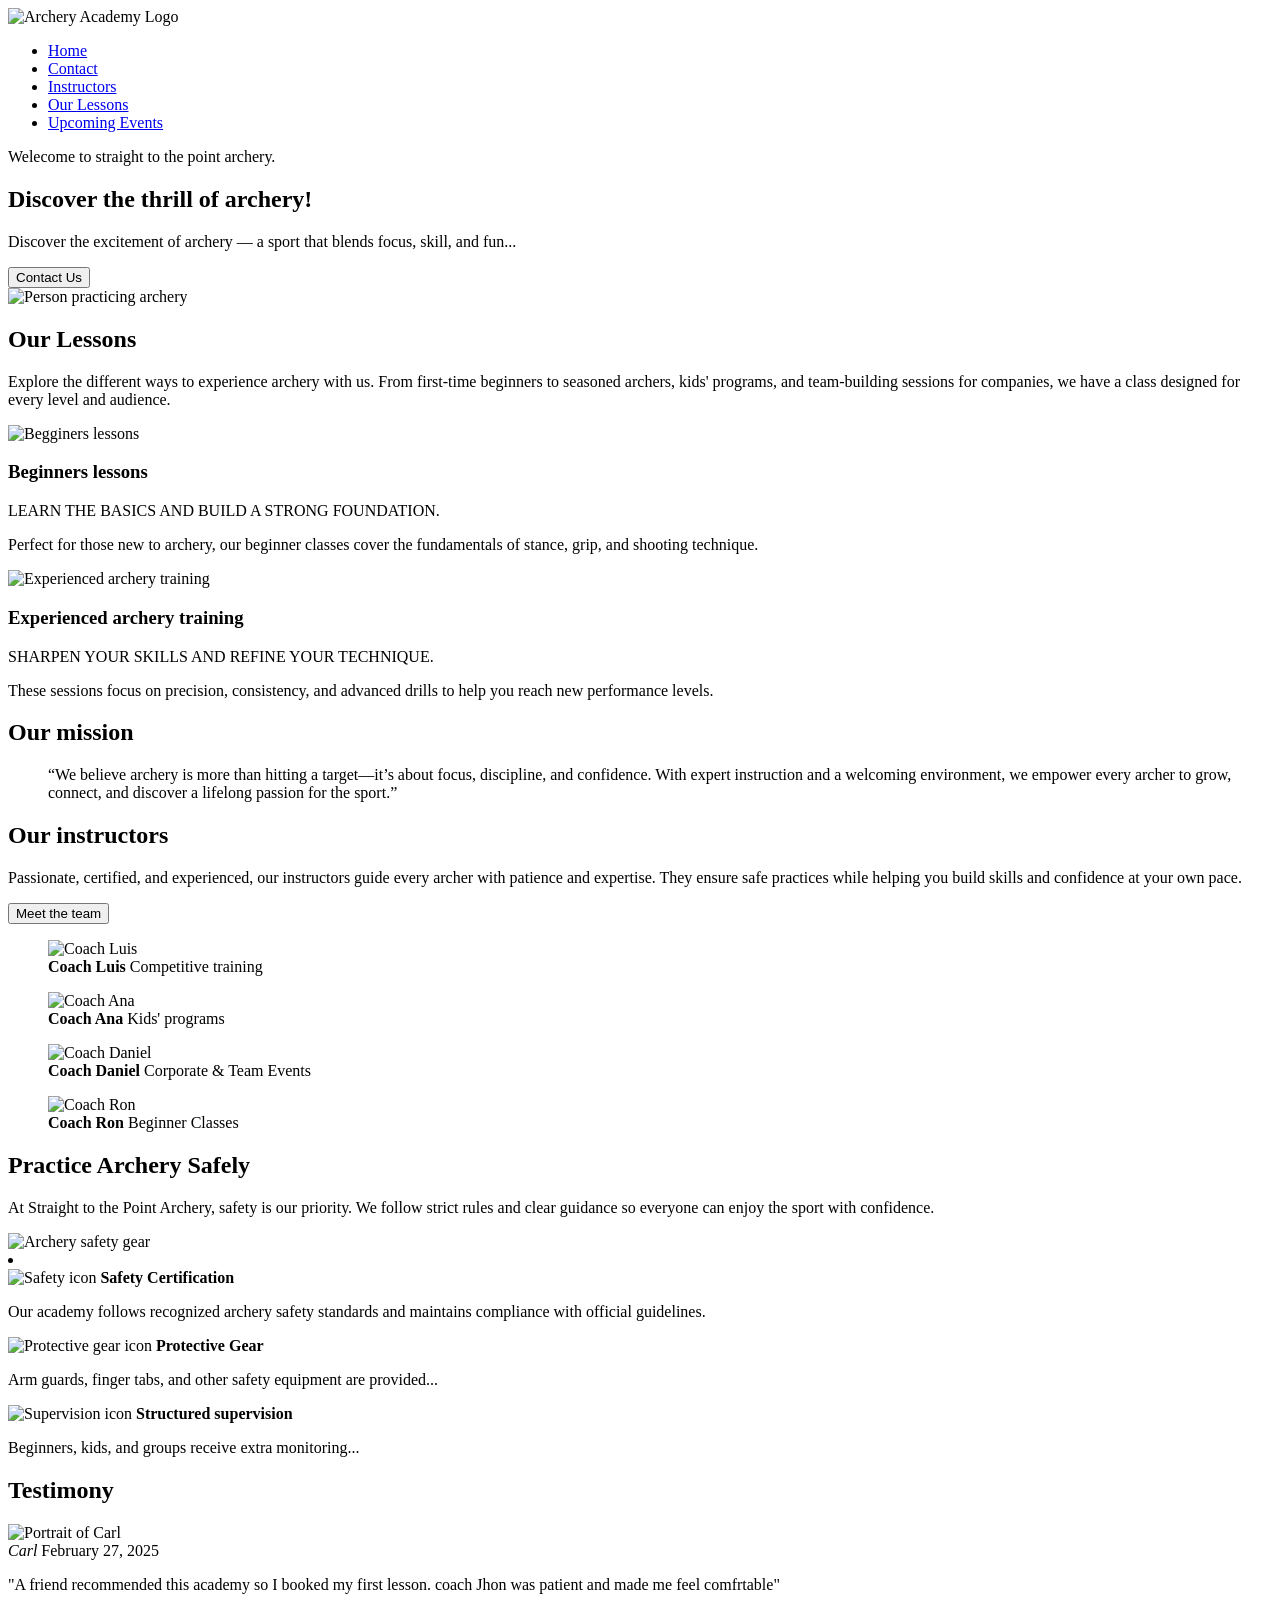
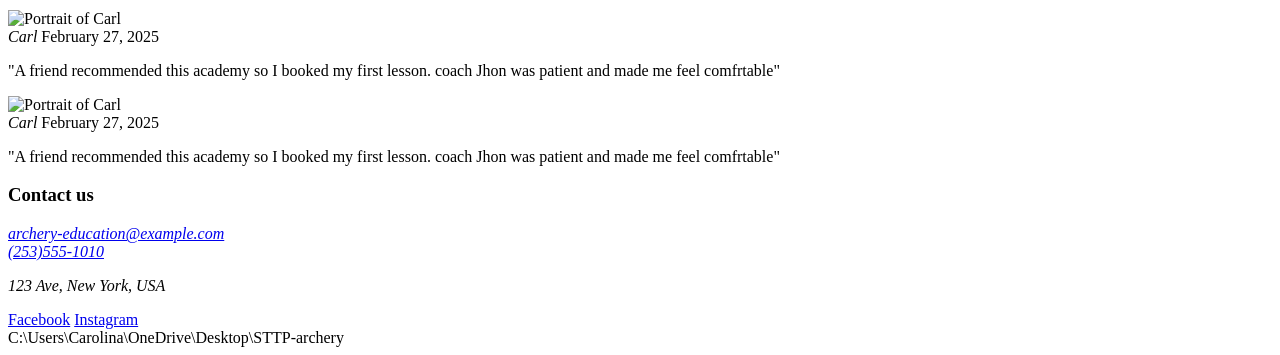
==== index.html @ 3089f19c "Basic HTML structure for index" ====
<!DOCTYPE html>
<html lang="en">

<head>
    <meta charset="UTF-8">
    <meta name="viewport" content="width=device-width, initial-scale=1.0">
    <title>Straight to the Point Archery</title>
    <link rel="stylesheet" href="CSS/stylesheet.css">
</head>

<body>

    <header>
        <div class="logo">
            <img src="logo.png" alt="Archery Academy Logo">
        </div>
        <nav>
            <ul>
                <li><a href="#index">Home</a></li>
                <li><a href="#contact">Contact</a></li>
                <li><a href="#instructors">Instructors</a></li>
                <li><a href="#our-lessons">Our Lessons</a></li>
                <li><a href="#upcoming-events">Upcoming Events</a></li>
            </ul>
        </nav>

    </header>

    <main>
        <section id="hero">
            <div class="hero-content">
                <p>Welecome to straight to the point archery.</p>
                <h1>Discover the thrill of archery!</h1>
                <p>Discover the excitement of archery — a sport that blends focus, skill, and fun...</p>
                <button href="#contact">Contact Us</button>
            </div>
            <div class="hero-image">
                <img src="hero-placeholder.jpg" alt="Person practicing archery">
            </div>
        </section>

        <section id="lessons">
            <header class="section-intro">
                <h2>Our Lessons</h2>
                <p>Explore the different ways to experience archery with us. From first-time beginners to seasoned
                    archers, kids' programs,
                    and team‑building sessions for companies, we have a class designed for every level and audience.</p>
            </header>

            <div class="lesson-grid">
                <article class="lesson-card">
                    <img src="lesson-1.jpg" alt="Begginers lessons">
                    <h3>Beginners lessons</h3>
                    <p id="description">LEARN THE BASICS AND BUILD A STRONG FOUNDATION.</p>
                    <p>Perfect for those new to archery, our beginner classes cover the fundamentals of stance, grip,
                        and shooting technique.</p>
                </article>
            </div>
            <div class="lesson-grid">
                <article class="lesson-card">
                    <img src="lesson-2.jpg" alt="Experienced archery training">
                    <h3>Experienced archery training</h3>
                    <p id="description">SHARPEN YOUR SKILLS AND REFINE YOUR TECHNIQUE.</p>
                    <p>These sessions focus on precision, consistency, and advanced drills to help you reach new
                        performance levels.</p>
                </article>
            </div>
        </section>

        <section id="mission">
            <h2>Our mission</h2>
            <blockquote cite="academy-values">
                “We believe archery is more than hitting a target—it’s about focus, discipline, and confidence. With
                expert instruction
                and a welcoming environment, we empower every archer to grow, connect, and discover a lifelong passion
                for the sport.”
            </blockquote>
        </section>

        <section id="instructors">
            <header>
                <h2>Our instructors</h2>
                <p>Passionate, certified, and experienced, our instructors guide every archer with patience and
                    expertise. They ensure safe
                    practices while helping you build skills and confidence at your own pace.</p>
                <button href="#instructors">Meet the team</button>
            </header>

            <div class="instructor-grid">
                <figure>
                    <img src="images/coach-luis.png" alt="Coach Luis">
                    <figcaption>
                        <strong>Coach Luis</strong>
                        <span>Competitive training</span>
                    </figcaption>
                </figure>
                <figure>
                    <img src="images/coach-ana.png" alt="Coach Ana">
                    <figcaption>
                        <strong>Coach Ana</strong>
                        <span>Kids' programs</span>
                    </figcaption>
                </figure>
                <figure>
                    <img src="images/coach-daniel.png" alt="Coach Daniel">
                    <figcaption>
                        <strong>Coach Daniel</strong>
                        <span>Corporate & Team Events</span>
                    </figcaption>
                </figure>
                <figure>
                    <img src="images/coach-ron.png" alt="Coach Ron">
                    <figcaption>
                        <strong>Coach Ron</strong>
                        <span>Beginner Classes</span>
                    </figcaption>
                </figure>
            </div>
        </section>

        <section id="safety">
            <h2>Practice Archery Safely</h2>
            <p>At Straight to the Point Archery, safety is our priority. We follow strict rules and clear guidance so
                everyone can
                enjoy the sport with confidence.</p>

            <div class="safety-content">
                <div class="safety-image">
                    <img src="safety-placeholder.jpg" alt="Archery safety gear">
                </div>
                <li class="safety-certifications">
                    <div>
                        <img src="safety-icon.png" alt="Safety icon">
                        <strong>Safety Certification</strong>
                        <p>Our academy follows recognized archery safety standards and maintains compliance with
                            official guidelines.</p>
                    </div>
                    <div>
                        <img src="protective-gear.png" alt="Protective gear icon">
                        <strong>Protective Gear</strong>
                        <p>Arm guards, finger tabs, and other safety equipment are provided...</p>
                    </div>
                    <div>
                        <img src="supervision-icon.png" alt="Supervision icon">
                        <strong>Structured supervision</strong>
                        <p>Beginners, kids, and groups receive extra monitoring...</p>
                    </div>
                </li>
            </div>
        </section>

        <section id="testimonials">
            <h2>Testimony</h2>
            <div class="testimonial-grid">
                <article class="testimonial">
                    <header>
                        <img src="carl.png" alt="Portrait of Carl">
                        <div>
                            <cite>Carl</cite>
                            <time datetime="2025-02-27">February 27, 2025</time>
                        </div>
                    </header>
                    <p>"A friend recommended this academy so I booked my first lesson. coach Jhon was patient and made
                        me feel
                        comfrtable"</p>
                </article>
            </div>
            <div class="testimonial-grid">
                <article class="testimonial">
                    <header>
                        <img src="carl.png" alt="Portrait of Carl">
                        <div>
                            <cite>Carl</cite>
                            <time datetime="2025-02-27">February 27, 2025</time>
                        </div>
                    </header>
                    <p>"A friend recommended this academy so I booked my first lesson. coach Jhon was patient and made
                        me feel comfrtable"</p>
                </article>
            </div>
            <div class="testimonial-grid">
                <article class="testimonial">
                    <header>
                        <img src="carl.png" alt="Portrait of Carl">
                        <div>
                            <cite>Carl</cite>
                            <time datetime="2025-02-27">February 27, 2025</time>
                        </div>
                    </header>
                    <p>"A friend recommended this academy so I booked my first lesson. coach Jhon was patient and made
                        me feel
                        comfrtable"</p>
                </article>
            </div>
        </section>
    </main>

    <footer>
        <div class="footer-contact">
            <h3>Contact us</h3>
            <address>
                <a href="mailto:archery-education@example.com">archery-education@example.com</a><br>
                <a href="tel:+123456789">(253)555-1010</a><br>
                <p>123 Ave, New York, USA</p>
            </address>
            <div class="socials">
                <a href="#">Facebook</a>
                <a href="#">Instagram</a>
            </div>
        </div>
    </footer>

</body>

</html>

C:\Users\Carolina\OneDrive\Desktop\STTP-archery
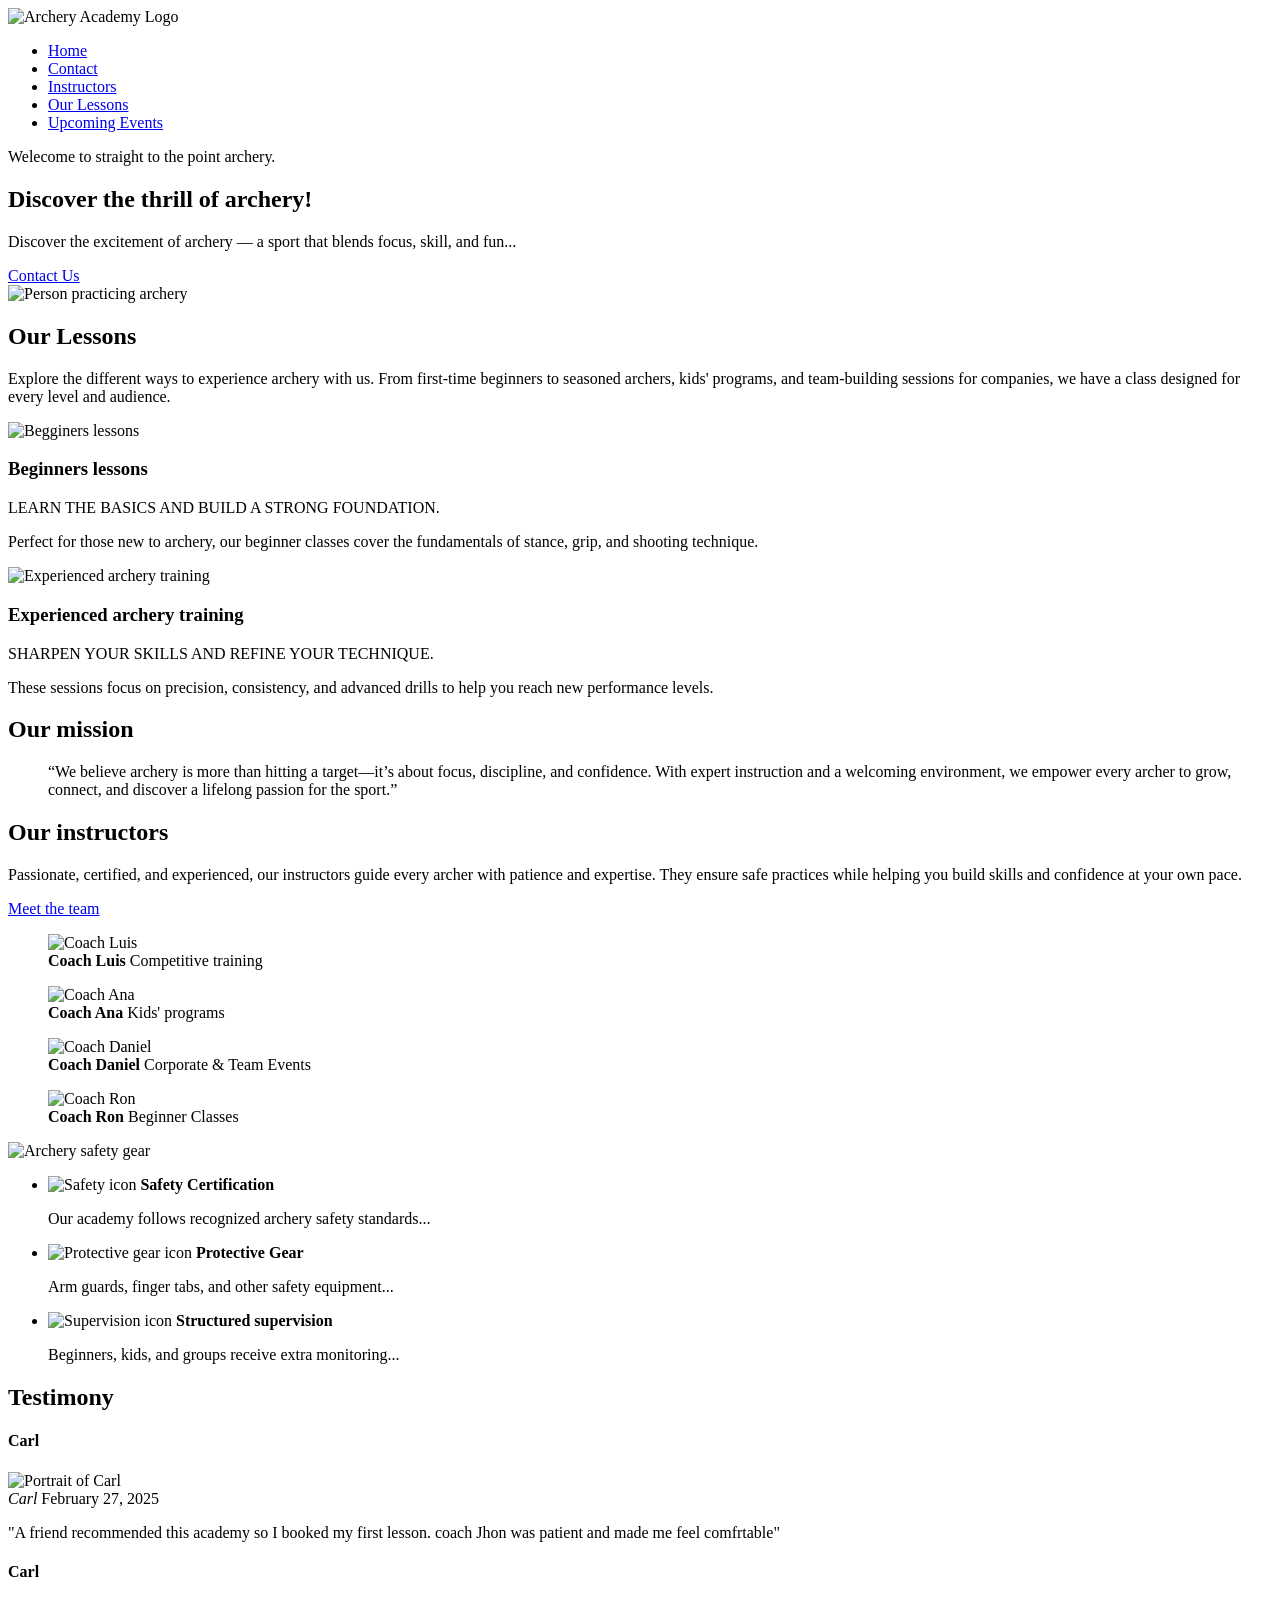
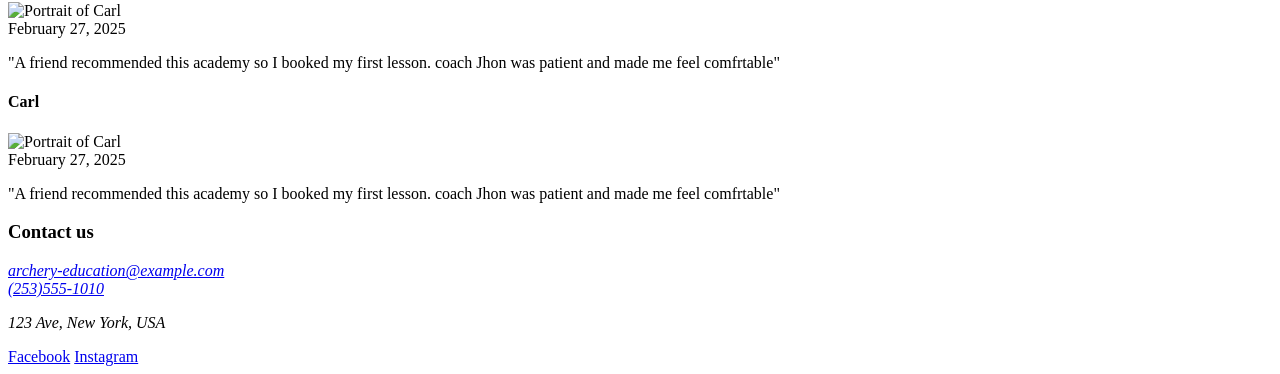
==== commit 40d1142c: "fized errors" ====
--- a/index.html
+++ b/index.html
@@ -32,7 +32,7 @@
                 <p>Welecome to straight to the point archery.</p>
                 <h1>Discover the thrill of archery!</h1>
                 <p>Discover the excitement of archery — a sport that blends focus, skill, and fun...</p>
-                <button href="#contact">Contact Us</button>
+                <a href="#contact" class="btn">Contact Us</a>
             </div>
             <div class="hero-image">
                 <img src="hero-placeholder.jpg" alt="Person practicing archery">
@@ -60,7 +60,7 @@
                 <article class="lesson-card">
                     <img src="lesson-2.jpg" alt="Experienced archery training">
                     <h3>Experienced archery training</h3>
-                    <p id="description">SHARPEN YOUR SKILLS AND REFINE YOUR TECHNIQUE.</p>
+                    <p class="description">SHARPEN YOUR SKILLS AND REFINE YOUR TECHNIQUE.</p>
                     <p>These sessions focus on precision, consistency, and advanced drills to help you reach new
                         performance levels.</p>
                 </article>
@@ -83,7 +83,7 @@
                 <p>Passionate, certified, and experienced, our instructors guide every archer with patience and
                     expertise. They ensure safe
                     practices while helping you build skills and confidence at your own pace.</p>
-                <button href="#instructors">Meet the team</button>
+                <a href="#instructors" class="btn">Meet the team</a>
             </header>
 
             <div class="instructor-grid">
@@ -118,41 +118,41 @@
             </div>
         </section>
 
-        <section id="safety">
-            <h2>Practice Archery Safely</h2>
-            <p>At Straight to the Point Archery, safety is our priority. We follow strict rules and clear guidance so
-                everyone can
-                enjoy the sport with confidence.</p>
-
-            <div class="safety-content">
-                <div class="safety-image">
-                    <img src="safety-placeholder.jpg" alt="Archery safety gear">
-                </div>
-                <li class="safety-certifications">
+        <div class="safety-content">
+            <div class="safety-image">
+                <img src="safety-placeholder.jpg" alt="Archery safety gear">
+            </div>
+            <ul class="safety-certifications">
+                <li>
                     <div>
                         <img src="safety-icon.png" alt="Safety icon">
                         <strong>Safety Certification</strong>
-                        <p>Our academy follows recognized archery safety standards and maintains compliance with
-                            official guidelines.</p>
+                        <p>Our academy follows recognized archery safety standards...</p>
                     </div>
+                </li>
+                <li>
                     <div>
                         <img src="protective-gear.png" alt="Protective gear icon">
                         <strong>Protective Gear</strong>
-                        <p>Arm guards, finger tabs, and other safety equipment are provided...</p>
+                        <p>Arm guards, finger tabs, and other safety equipment...</p>
                     </div>
+                </li>
+                <li>
                     <div>
                         <img src="supervision-icon.png" alt="Supervision icon">
                         <strong>Structured supervision</strong>
                         <p>Beginners, kids, and groups receive extra monitoring...</p>
                     </div>
                 </li>
-            </div>
-        </section>
+            </ul>
+        </div>
 
         <section id="testimonials">
             <h2>Testimony</h2>
+            <h3></h3>
             <div class="testimonial-grid">
                 <article class="testimonial">
+                    <h4>Carl</h4>
                     <header>
                         <img src="carl.png" alt="Portrait of Carl">
                         <div>
@@ -167,10 +167,10 @@
             </div>
             <div class="testimonial-grid">
                 <article class="testimonial">
+                    <h4>Carl</h4>
                     <header>
                         <img src="carl.png" alt="Portrait of Carl">
                         <div>
-                            <cite>Carl</cite>
                             <time datetime="2025-02-27">February 27, 2025</time>
                         </div>
                     </header>
@@ -180,10 +180,11 @@
             </div>
             <div class="testimonial-grid">
                 <article class="testimonial">
+                    <h4>Carl</h4>
+
                     <header>
                         <img src="carl.png" alt="Portrait of Carl">
                         <div>
-                            <cite>Carl</cite>
                             <time datetime="2025-02-27">February 27, 2025</time>
                         </div>
                     </header>
@@ -204,14 +205,12 @@
                 <p>123 Ave, New York, USA</p>
             </address>
             <div class="socials">
-                <a href="#">Facebook</a>
-                <a href="#">Instagram</a>
+                <a href="#facebook">Facebook</a>
+                <a href="#instagram">Instagram</a>
             </div>
         </div>
     </footer>
 
 </body>
 
-</html>
-
-C:\Users\Carolina\OneDrive\Desktop\STTP-archery+</html>
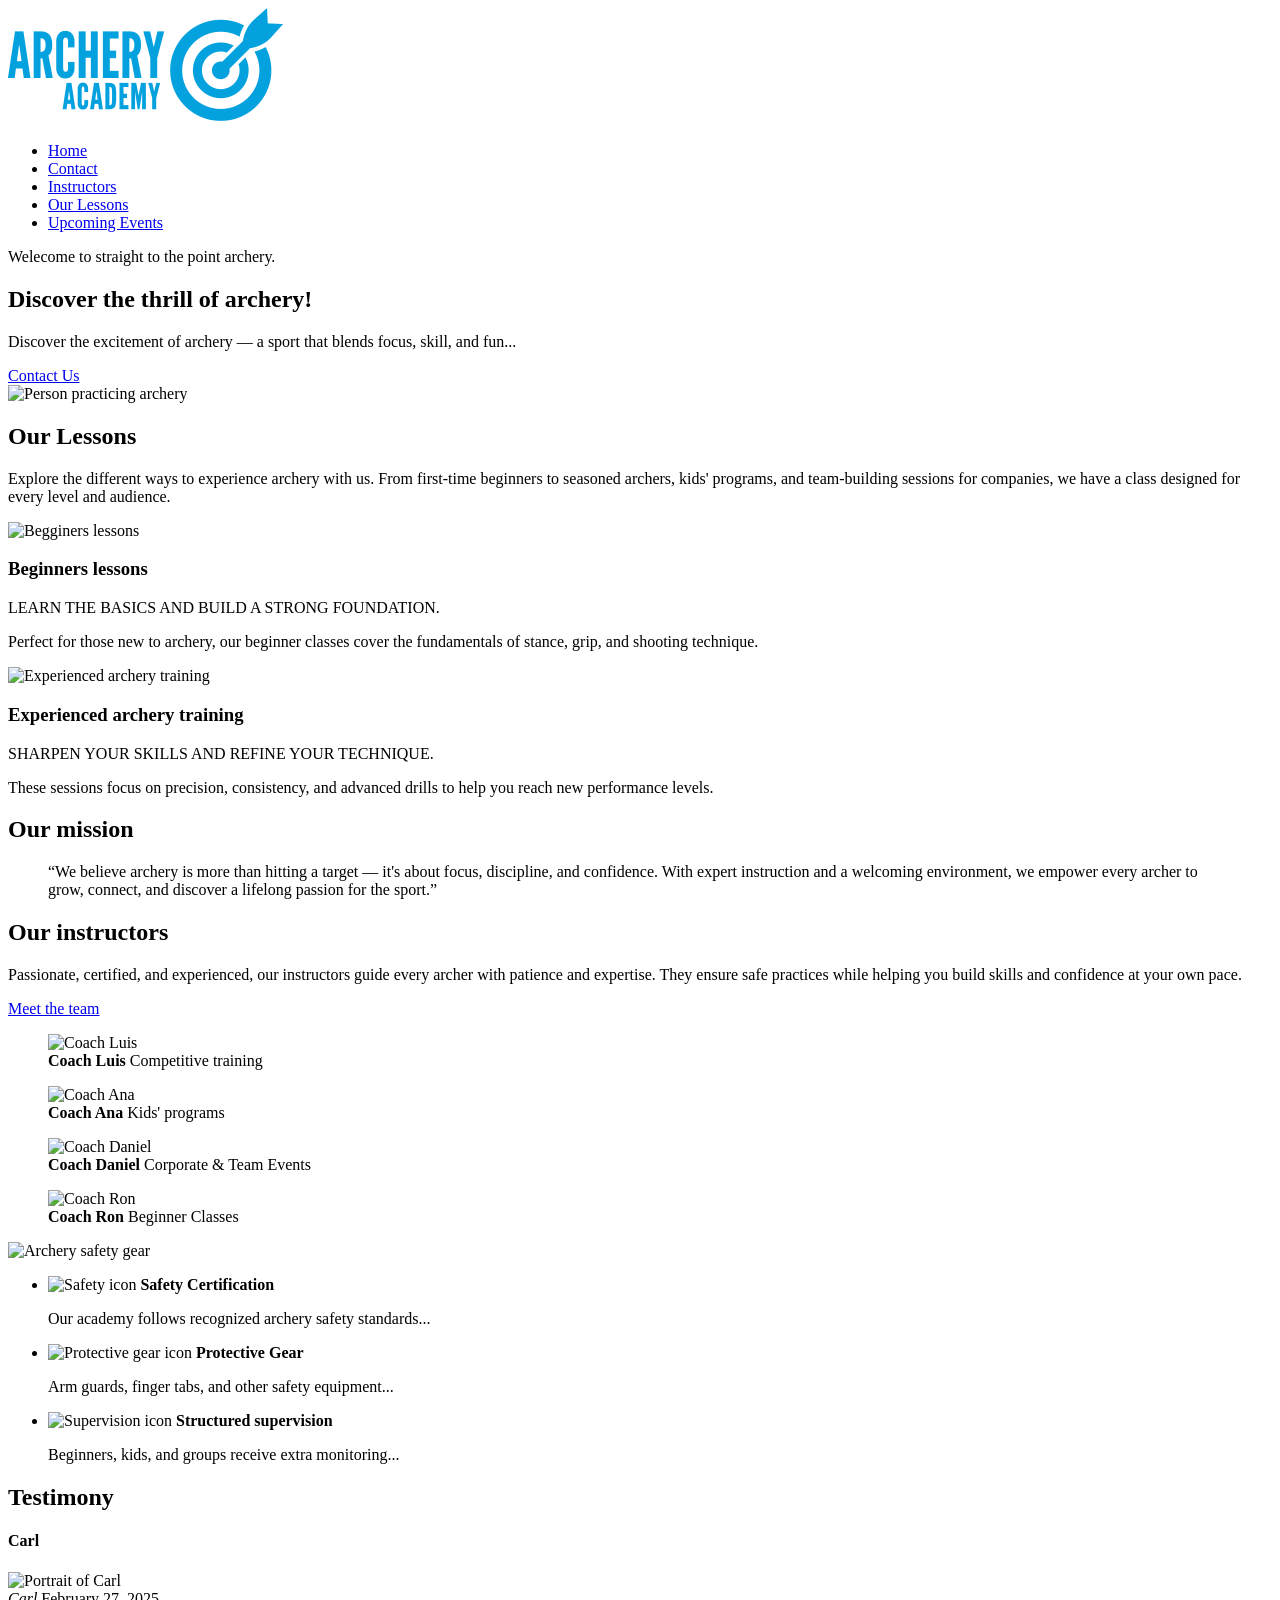
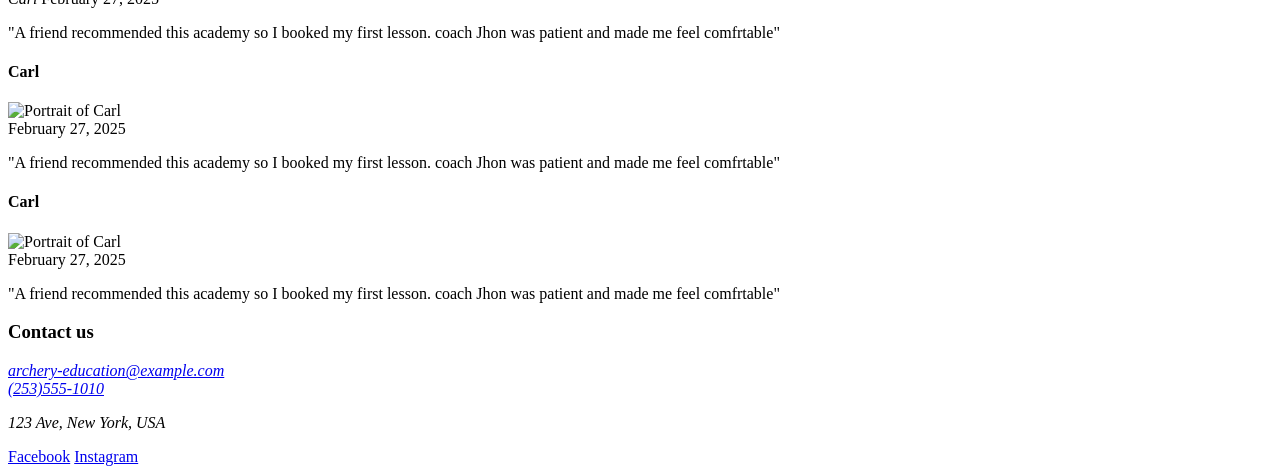
==== commit 123e4aa0: "Added our-lessons HTML" ====
--- a/index.html
+++ b/index.html
@@ -1,3 +1,4 @@
+<!-- UBICACION: C:\Users\Carolina\OneDrive\Desktop\STTP-archery -->
 <!DOCTYPE html>
 <html lang="en">
 
@@ -12,7 +13,7 @@
 
     <header>
         <div class="logo">
-            <img src="logo.png" alt="Archery Academy Logo">
+            <img src="IMAGES/sttp-logo-blue.png" alt="Archery Academy Logo">
         </div>
         <nav>
             <ul>
@@ -70,7 +71,7 @@
         <section id="mission">
             <h2>Our mission</h2>
             <blockquote cite="academy-values">
-                “We believe archery is more than hitting a target—it’s about focus, discipline, and confidence. With
+                “We believe archery is more than hitting a target — it's about focus, discipline, and confidence. With
                 expert instruction
                 and a welcoming environment, we empower every archer to grow, connect, and discover a lifelong passion
                 for the sport.”
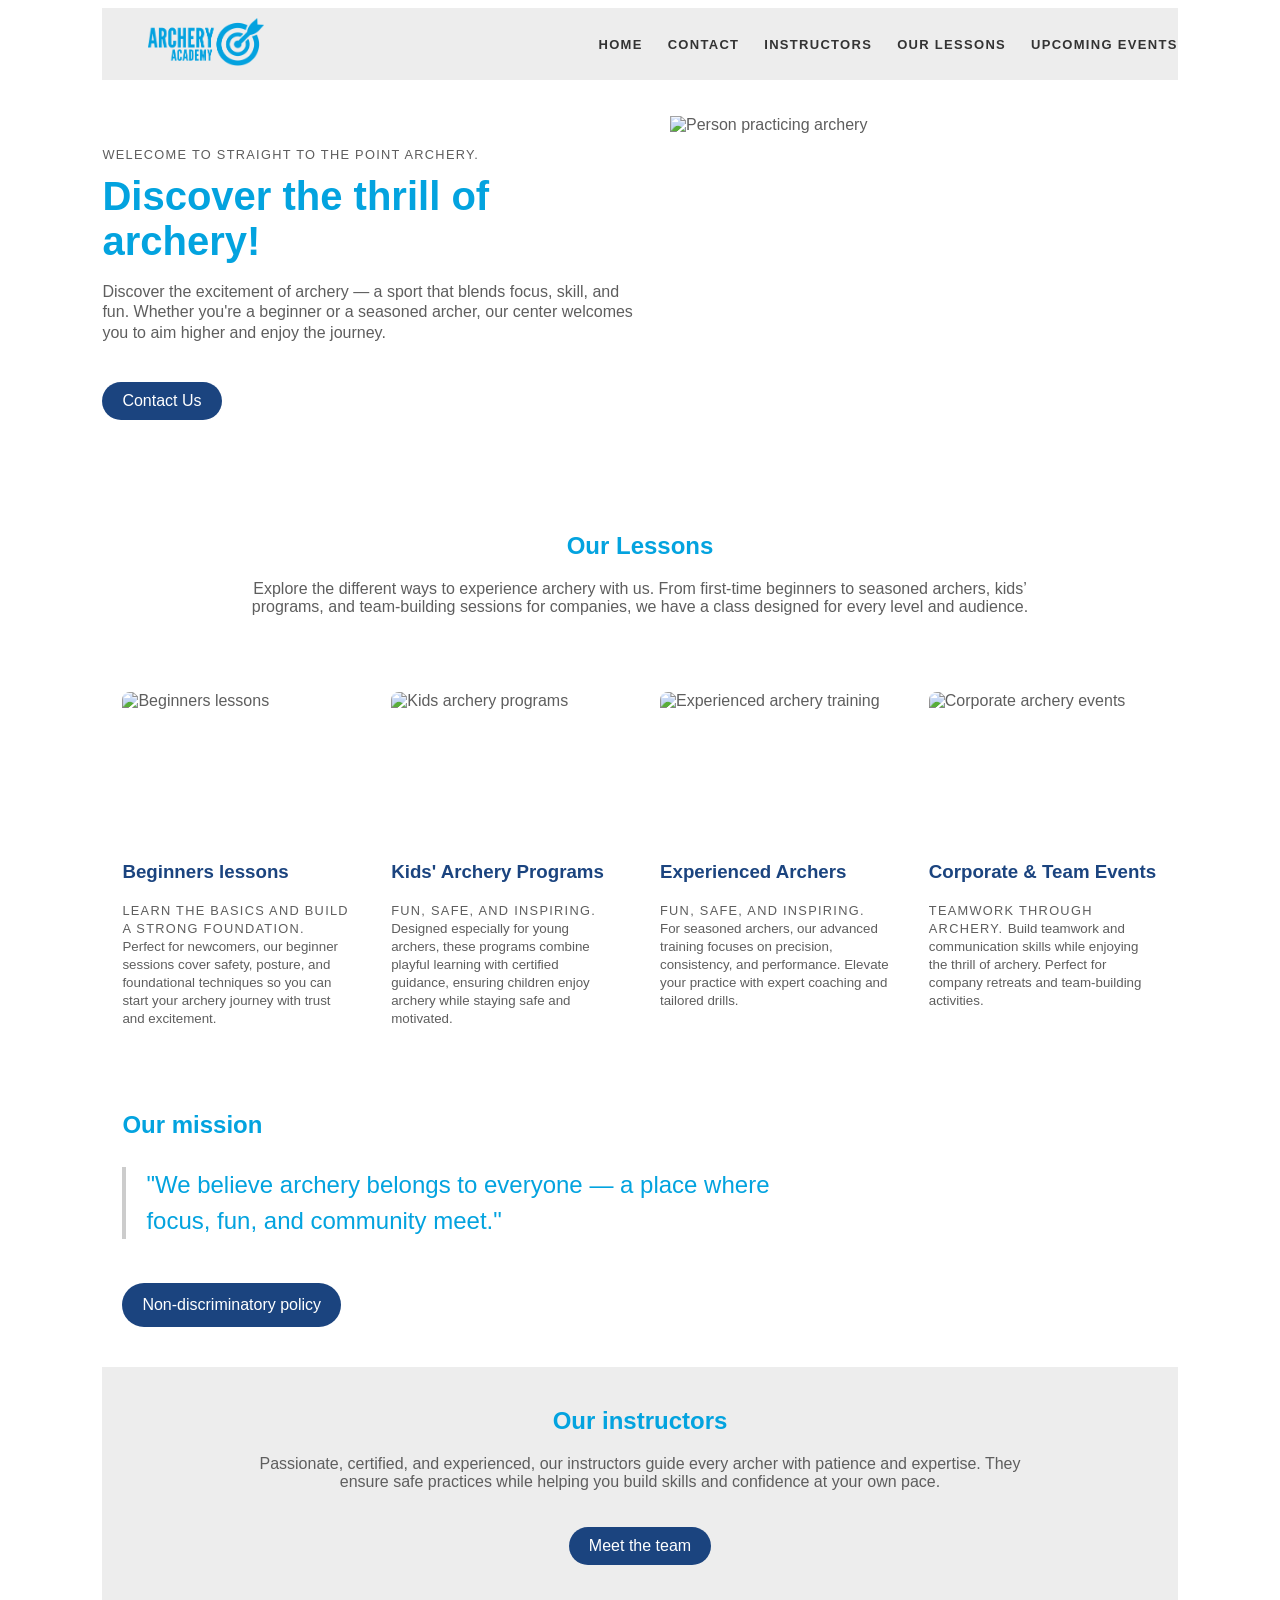
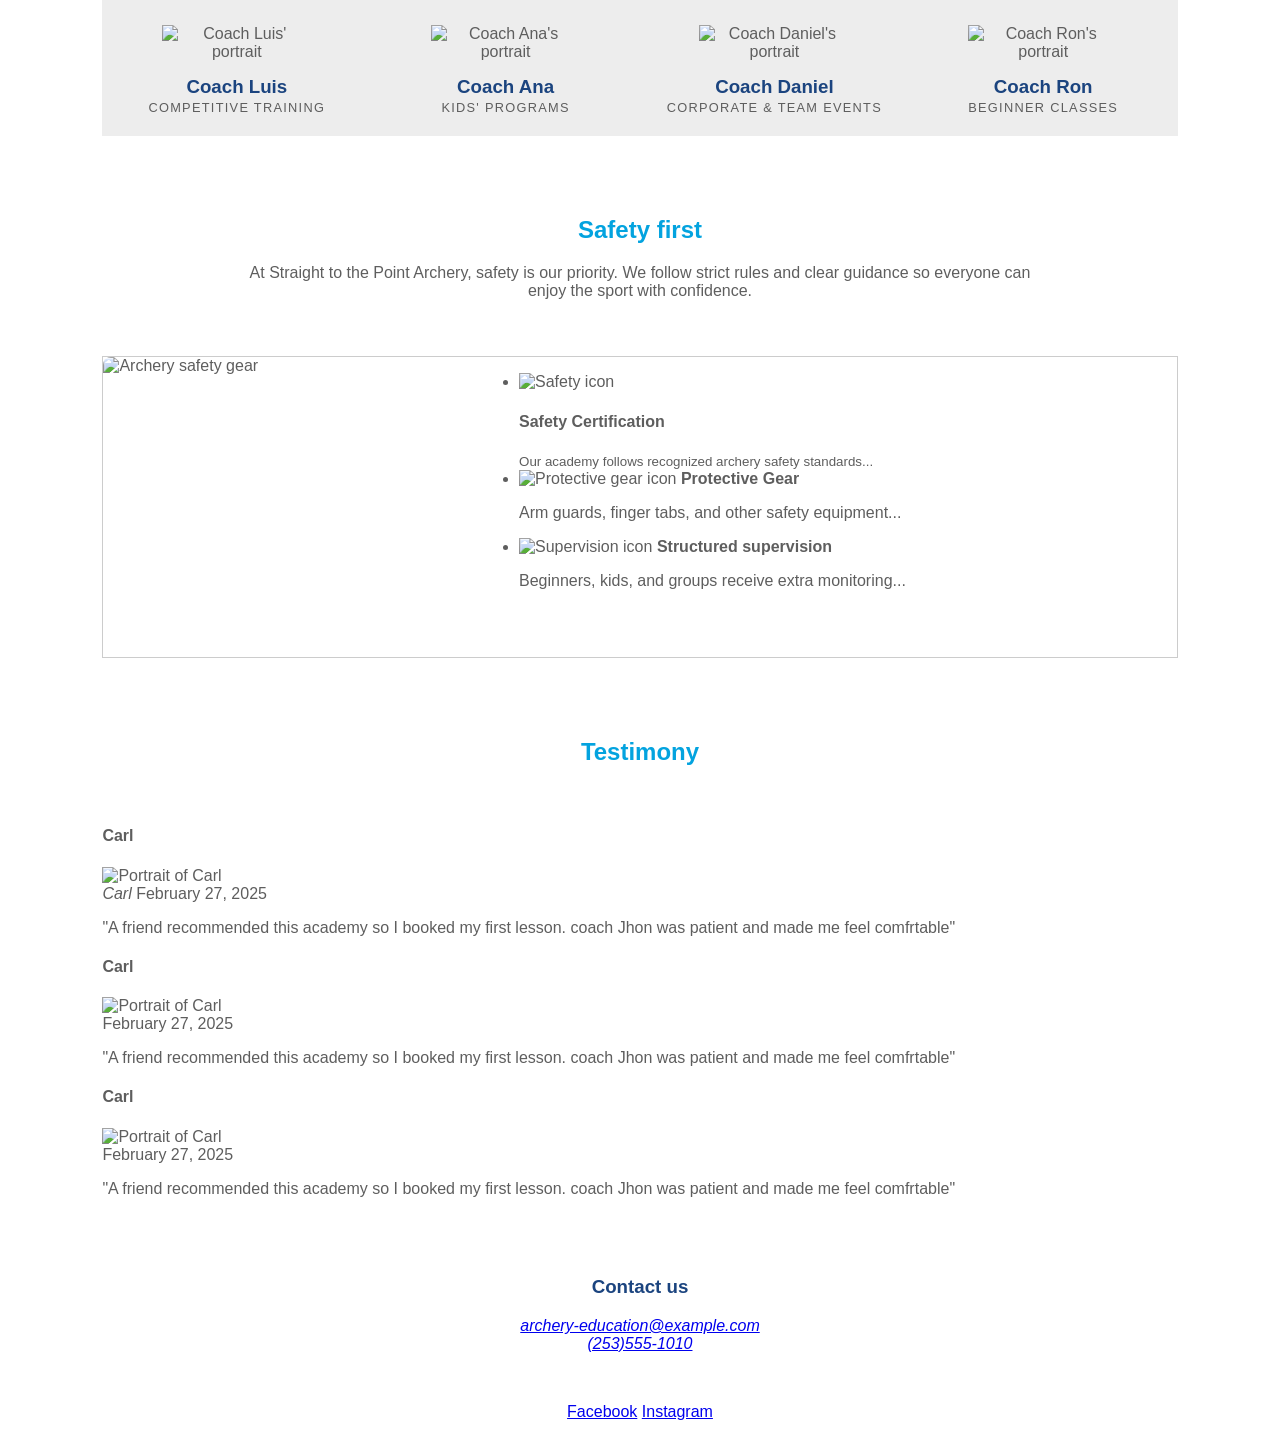
==== commit bf34df91: "basic CSS in progress" ====
--- a/index.html
+++ b/index.html
@@ -1,4 +1,3 @@
-<!-- UBICACION: C:\Users\Carolina\OneDrive\Desktop\STTP-archery -->
 <!DOCTYPE html>
 <html lang="en">
 
@@ -11,18 +10,16 @@
 
 <body>
 
-    <header>
+    <header class="main-header">
         <div class="logo">
             <img src="IMAGES/sttp-logo-blue.png" alt="Archery Academy Logo">
         </div>
-        <nav>
-            <ul>
-                <li><a href="#index">Home</a></li>
-                <li><a href="#contact">Contact</a></li>
-                <li><a href="#instructors">Instructors</a></li>
-                <li><a href="#our-lessons">Our Lessons</a></li>
-                <li><a href="#upcoming-events">Upcoming Events</a></li>
-            </ul>
+        <nav class="nav-links">
+            <a href="#index">Home</a>
+            <a href="#contact">Contact</a>
+            <a href="#instructors">Instructors</a>
+            <a href="#our-lessons">Our Lessons</a>
+            <a href="#upcoming-events">Upcoming Events</a>
         </nav>
 
     </header>
@@ -30,56 +27,78 @@
     <main>
         <section id="hero">
             <div class="hero-content">
-                <p>Welecome to straight to the point archery.</p>
-                <h1>Discover the thrill of archery!</h1>
-                <p>Discover the excitement of archery — a sport that blends focus, skill, and fun...</p>
+                <p class="description">Welecome to straight to the point archery.</p>
+                <h1>Discover the thrill of archery!</h1><br>
+                <p>Discover the excitement of archery — a sport that blends focus, skill, and fun. Whether you're
+                    a
+                    beginner or a seasoned
+                    archer, our center welcomes you to aim higher and enjoy the journey.</p><br>
                 <a href="#contact" class="btn">Contact Us</a>
             </div>
             <div class="hero-image">
-                <img src="hero-placeholder.jpg" alt="Person practicing archery">
+                <img src="images/hero-placeholder.png" alt="Person practicing archery">
             </div>
         </section>
 
         <section id="lessons">
             <header class="section-intro">
                 <h2>Our Lessons</h2>
-                <p>Explore the different ways to experience archery with us. From first-time beginners to seasoned
-                    archers, kids' programs,
+                <p>Explore the different ways to experience archery with us. From first‑time beginners to seasoned
+                    archers, kids’ programs,
                     and team‑building sessions for companies, we have a class designed for every level and audience.</p>
             </header>
 
             <div class="lesson-grid">
                 <article class="lesson-card">
-                    <img src="lesson-1.jpg" alt="Begginers lessons">
+                    <img src="images/practice.jpg" alt="Beginners lessons">
                     <h3>Beginners lessons</h3>
-                    <p id="description">LEARN THE BASICS AND BUILD A STRONG FOUNDATION.</p>
-                    <p>Perfect for those new to archery, our beginner classes cover the fundamentals of stance, grip,
-                        and shooting technique.</p>
-                </article>
-            </div>
-            <div class="lesson-grid">
-                <article class="lesson-card">
-                    <img src="lesson-2.jpg" alt="Experienced archery training">
-                    <h3>Experienced archery training</h3>
-                    <p class="description">SHARPEN YOUR SKILLS AND REFINE YOUR TECHNIQUE.</p>
-                    <p>These sessions focus on precision, consistency, and advanced drills to help you reach new
-                        performance levels.</p>
-                </article>
-            </div>
-        </section>
+                    <p class="description">Learn the basics and build a strong foundation. </p><br>
+                    <small>Perfect for newcomers, our beginner sessions cover safety, posture, and foundational
+                        techniques so you can start your
+                        archery journey with trust and excitement.</small>
+                </article>
+
+                <article class="lesson-card">
+                    <img src="images/kids-4.jpg" alt="Kids archery programs">
+                    <h3>Kids' Archery Programs</h3>
+                    <p class="description">Fun, safe, and inspiring. </p><br>
+                    <small>Designed especially for young archers, these programs combine playful learning with certified
+                        guidance, ensuring
+                        children enjoy archery while staying safe and motivated.</small>
+                </article>
+
+                <article class="lesson-card">
+                    <img src="images/blanco.jpg" alt="Experienced archery training">
+                    <h3>Experienced Archers</h3>
+                    <p class="description">Fun, safe, and inspiring. </p><br>
+                    <small>For seasoned archers, our advanced training focuses on precision, consistency, and
+                        performance. Elevate your practice
+                        with expert coaching and tailored drills.</small>
+                </article>
+
+                <article class="lesson-card">
+                    <img src="images/group.jpg" alt="Corporate archery events">
+                    <h3>Corporate & Team Events</h3>
+                    <p class="description"> Teamwork through archery.</p>
+                    <small>Build teamwork and communication skills while enjoying the thrill of archery. Perfect for
+                        company retreats and team-building activities.</small>
+                </article>
+
+                <!-- aquí puedes seguir agregando más cards -->
+            </div>
+        </section>
+
 
         <section id="mission">
             <h2>Our mission</h2>
-            <blockquote cite="academy-values">
-                “We believe archery is more than hitting a target — it's about focus, discipline, and confidence. With
-                expert instruction
-                and a welcoming environment, we empower every archer to grow, connect, and discover a lifelong passion
-                for the sport.”
-            </blockquote>
+            <blockquote>
+                "We believe archery belongs to everyone — a place where focus, fun, and community meet."</blockquote>
+            <a href="#non-discriminatory-policy" class="btn">Non-discriminatory policy</a>
+
         </section>
 
         <section id="instructors">
-            <header>
+            <header class="section-intro">
                 <h2>Our instructors</h2>
                 <p>Passionate, certified, and experienced, our instructors guide every archer with patience and
                     expertise. They ensure safe
@@ -88,69 +107,76 @@
             </header>
 
             <div class="instructor-grid">
-                <figure>
-                    <img src="images/coach-luis.png" alt="Coach Luis">
-                    <figcaption>
-                        <strong>Coach Luis</strong>
-                        <span>Competitive training</span>
-                    </figcaption>
-                </figure>
-                <figure>
-                    <img src="images/coach-ana.png" alt="Coach Ana">
-                    <figcaption>
-                        <strong>Coach Ana</strong>
-                        <span>Kids' programs</span>
-                    </figcaption>
-                </figure>
-                <figure>
-                    <img src="images/coach-daniel.png" alt="Coach Daniel">
-                    <figcaption>
-                        <strong>Coach Daniel</strong>
-                        <span>Corporate & Team Events</span>
-                    </figcaption>
-                </figure>
-                <figure>
-                    <img src="images/coach-ron.png" alt="Coach Ron">
-                    <figcaption>
-                        <strong>Coach Ron</strong>
-                        <span>Beginner Classes</span>
-                    </figcaption>
-                </figure>
-            </div>
-        </section>
-
-        <div class="safety-content">
-            <div class="safety-image">
-                <img src="safety-placeholder.jpg" alt="Archery safety gear">
-            </div>
-            <ul class="safety-certifications">
-                <li>
-                    <div>
-                        <img src="safety-icon.png" alt="Safety icon">
-                        <strong>Safety Certification</strong>
-                        <p>Our academy follows recognized archery safety standards...</p>
-                    </div>
-                </li>
-                <li>
-                    <div>
-                        <img src="protective-gear.png" alt="Protective gear icon">
-                        <strong>Protective Gear</strong>
-                        <p>Arm guards, finger tabs, and other safety equipment...</p>
-                    </div>
-                </li>
-                <li>
-                    <div>
-                        <img src="supervision-icon.png" alt="Supervision icon">
-                        <strong>Structured supervision</strong>
-                        <p>Beginners, kids, and groups receive extra monitoring...</p>
-                    </div>
-                </li>
-            </ul>
-        </div>
+                <article class="instructor-card">
+                    <h3 hidden>Coach Luis</h3>
+                    <img src="images/coach-luis.png" alt="Coach Luis' portrait">
+                    <h3>Coach Luis</h3>
+                    <span class="description">Competitive training</span>
+                </article>
+                <article class="instructor-card">
+                    <h3 hidden>Coach Ana</h3>
+                    <img src="images/coach-ana.png" alt="Coach Ana's portrait">
+                    <h3>Coach Ana</h3>
+                    <span class="description">Kids' programs</span>
+                </article>
+
+                <article class="instructor-card">
+                    <h3 hidden>Coach Daniel</h3>
+                    <img src="images/coach-daniel.png" alt="Coach Daniel's portrait">
+                    <h3>Coach Daniel</h3>
+                    <span class="description">Corporate & Team Events</span>
+                </article>
+
+                <article class="instructor-card">
+                    <h3 hidden>Coach Ron</h3>
+                    <img src="images/coach-ron.png" alt="Coach Ron's portrait">
+                    <h3>Coach Ron</h3>
+                    <span class="description">Beginner Classes</span>
+                </article>
+            </div>
+        </section>
+        <section id="safety-first">
+            <div class="section-intro">
+                <h2>Safety first </h2>
+                <p>At Straight to the Point Archery, safety is our priority. We follow strict rules and clear guidance
+                    so
+                    everyone can
+                    enjoy the sport with confidence.</p>
+
+            </div>
+            <div class="safety-first-content">
+                <img class="safety-image" src="images/safety-arm.png" alt="Archery safety gear">
+                <ul class="safety-certifications">
+                    <li>
+                        <div>
+                            <img src="safety-icon.png" alt="Safety icon">
+                            <h4>Safety Certification</h4>
+                            <small>Our academy follows recognized archery safety standards...</small>
+                        </div>
+                    </li>
+                    <li>
+                        <div>
+                            <img src="protective-gear.png" alt="Protective gear icon">
+                            <strong>Protective Gear</strong>
+                            <p>Arm guards, finger tabs, and other safety equipment...</p>
+                        </div>
+                    </li>
+                    <li>
+                        <div>
+                            <img src="supervision-icon.png" alt="Supervision icon">
+                            <strong>Structured supervision</strong>
+                            <p>Beginners, kids, and groups receive extra monitoring...</p>
+                        </div>
+                    </li>
+                </ul>
+            </div>
+        </section>
 
         <section id="testimonials">
-            <h2>Testimony</h2>
-            <h3></h3>
+            <div class="section-intro">
+                <h2>Testimony</h2>
+                <h3 hidden>Testimonials</h3>
+            </div>
             <div class="testimonial-grid">
                 <article class="testimonial">
                     <h4>Carl</h4>
--- a/CSS/stylesheet.css
+++ b/CSS/stylesheet.css
@@ -0,0 +1,307 @@
+body {
+    color: #5e5e5e;
+    font-family: Arial, Helvetica, sans-serif;
+    font-weight: 400;
+    margin-left: 8%;
+    margin-right: 8%;
+}
+
+h1 {
+    font-weight: bold;
+    color: #03a3df;
+}
+
+h2 {
+    color: #03a3df;
+    font-weight: bold;
+}
+
+h3 {
+    color: #1B447F;
+    font-weight: bold;
+}
+
+small {
+    color: #5e5e5e;
+    font-size: smaller;
+}
+
+.main-header {
+    background-color: #EDEDED;
+    padding-left: 20px;
+    display: flex;
+    flex-direction: row;
+    justify-content: space-between;
+    align-items: center;
+}
+
+.nav-links {
+    font-size: small;
+    letter-spacing: 0.1em;
+    text-transform: uppercase;
+}
+
+.nav-links :hover {
+    color: #03a3df;
+}
+
+header .logo img {
+    height: 3rem;
+}
+
+header nav a {
+    margin-left: 20px;
+    text-decoration: none;
+    color: #333;
+    font-weight: bold;
+}
+
+section {
+    margin-bottom: 40px;
+}
+
+.section-intro {
+    text-align: center;
+    margin-bottom: 20px;
+    padding: 20px;
+    max-width: 800px;
+    margin-left: auto;
+    margin-right: auto;
+}
+
+#hero {
+    display: flex;
+    justify-content: space-between;
+    align-items: center;
+    padding: 2rem 0;
+}
+
+.hero-content {
+    flex: 0 0 50%;
+    /* ocupa la mitad del ancho */
+    max-width: 50%;
+    padding-top: 35px;
+    padding-right: 30px;
+}
+
+.hero-image {
+    flex: 0 0 50%;
+    /* ocupa la otra mitad */
+}
+
+.hero-image img {
+    width: 100%;
+    /* llena el contenedor */
+    height: 300px;
+    /* altura fija */
+    object-fit: cover;
+    /* recorta sin deformar */
+    object-position: center;
+    display: block;
+}
+
+
+.btn {
+    display: inline-block;
+    padding: 10px 20px;
+    background-color: #1B447F;
+    color: #fff;
+    text-decoration: none;
+    border-radius: 9999px;
+    margin-top: 20px;
+}
+
+.hero-content small,
+.hero-content h1,
+.hero-content p {
+    margin: 0;
+    line-height: 1.3;
+    display: block;
+}
+
+.hero-content h1 {
+    line-height: normal;
+    font-size: 2.5rem;
+    margin-top: 10px;
+}
+
+#lessons {
+    margin-bottom: 20px;
+    text-align: center;
+}
+
+
+.lesson-grid {
+    display: flex;
+    flex-direction: row;
+    flex-wrap: wrap;
+    justify-content: center;
+    /* centra las columnas */
+    gap: auto;
+    /* espacio entre cards */
+}
+
+.lesson-card {
+    flex: 0 0 25%;
+    box-sizing: border-box;
+    padding: 20px;
+    text-align: left;
+}
+
+@media (max-width: 900px) {
+    .lesson-card {
+        flex: 0 0 50%;
+    }
+}
+
+@media (max-width: 500px) {
+    .lesson-card {
+        flex: 0 0 100%;
+    }
+}
+
+.lesson-card img {
+    width: 100%;
+    height: 150px;
+    object-fit: cover;
+    object-position: center;
+    display: block;
+    border-radius: 8px;
+}
+
+.lesson-card img:hover {
+    transform: scale(1.02);
+    transition: transform 0.2s ease;
+}
+
+.logo img {
+    width: auto;
+    height: 36px;
+    padding: 10px;
+    margin-left: 1rem;
+}
+
+.description {
+    font-size: 0.8rem;
+    letter-spacing: 0.1em;
+    text-transform: uppercase;
+    display: inline;
+}
+
+#mission {
+    padding: 20px;
+    margin-bottom: 20px;
+    width: 70%;
+    line-height: 1.5;
+}
+
+blockquote {
+    font-size: 1.5rem;
+    color: #03a3df;
+    border-left: 4px solid #ccc;
+    padding-left: 20px;
+    margin-left: 0;
+}
+
+blockquote .speaker {
+    font-size: 0.5rem;
+    letter-spacing: 0.1em;
+    text-transform: uppercase;
+    color: #03a3df;
+    border-left: 4px solid #ccc;
+    padding-left: 20px;
+    margin-left: 0;
+}
+
+#instructors {
+    text-align: center;
+    background-color: #EDEDED;
+}
+
+.instructor-card h3,
+.instructor-card .description {
+    margin: 0;
+    /* elimina márgenes extra */
+    line-height: 1.2;
+    /* reduce espacio entre renglones */
+}
+
+.instructor-grid {
+    display: flex;
+    flex-direction: row;
+    flex-wrap: wrap;
+    justify-content: center;
+    /* centra las columnas */
+    gap: auto;
+    /* espacio entre cards */
+}
+
+.instructor-card {
+    flex: 0 0 25%;
+    box-sizing: border-box;
+    padding: 20px;
+    text-align: center;
+}
+
+.instructor-card img {
+    width: 100%;
+    height: auto;
+    max-width: 150px;
+    margin: 0 auto;
+    padding-bottom: 15px;
+}
+
+@media (max-width: 850px) {
+    .instructor-card {
+        flex: 0 0 50%;
+    }
+}
+
+@media (max-width: 600px) {
+    .instructor-card {
+        flex: 0 0 100%;
+    }
+}
+
+.coach-name {
+    font-size: 1.2rem;
+    color: #03a3df;
+    font-weight: bold;
+    display: inline;
+    /* se muestran en la misma línea */
+    /* pequeño espacio entre nombre y descripción */
+    line-height: 0.5;
+}
+
+#safety-first {
+    text-align: center;
+}
+
+#safety-first .safety-first-content {
+    border: 1px solid #ccc;
+    text-align: left;
+    margin: 0 auto;
+    border: 1px solid #ccc;
+    display: flex;
+    flex-direction: row;
+    flex-wrap: wrap;
+}
+
+.safety-image {
+    width: 35%;
+    height: 300px;
+    object-fit: cover;
+    object-position: center;
+    display: block;
+    border-radius: 8px;
+}
+
+
+
+
+footer {
+    background-image: #333;
+    color: #fff;
+    text-align: center;
+    padding: 20px;
+}
